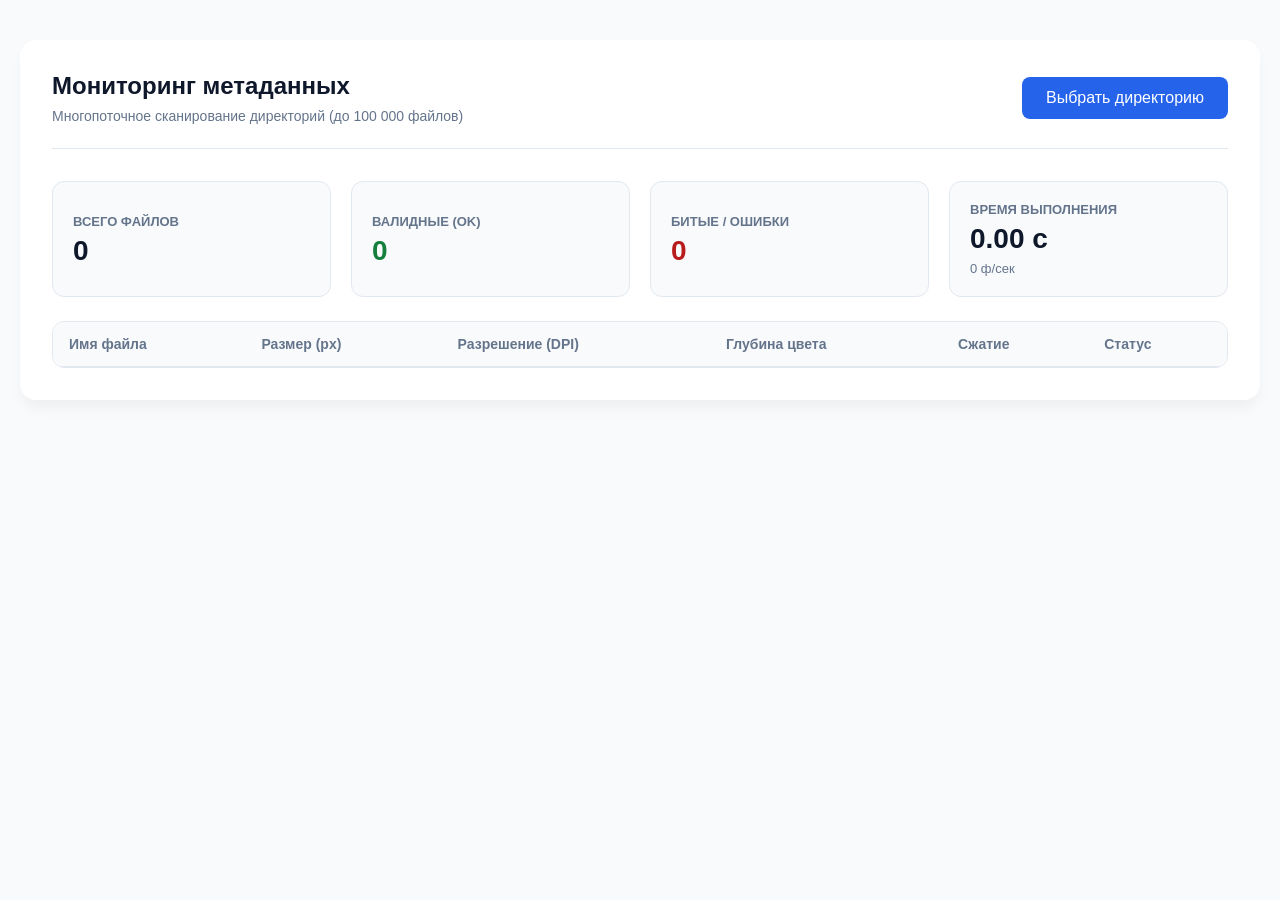
==== lab2/index.html @ f89a0958 "added tests" ====
<!DOCTYPE html>
<html lang="ru">
<head>
    <meta charset="UTF-8">
    <meta name="viewport" content="width=device-width, initial-scale=1.0">
    <title>Анализатор графики | Lab 2</title>
    <link rel="stylesheet" href="style.css">
</head>
<body>
    <div class="container">
        <header class="header">
            <div class="header-titles">
                <h2>Мониторинг метаданных</h2>
                <p class="subtitle">Многопоточное сканирование директорий (до 100 000 файлов)</p>
            </div>
            <label class="btn btn-primary">
                <input type="file" id="folderInput" webkitdirectory multiple hidden>
                Выбрать директорию
            </label>
        </header>

        <div class="dashboard" id="dashboard">
            <div class="stat-card">
                <div class="stat-title">Всего файлов</div>
                <div class="stat-value" id="statTotal">0</div>
            </div>
            <div class="stat-card">
                <div class="stat-title">Валидные (OK)</div>
                <div class="stat-value text-success" id="statSuccess">0</div>
            </div>
            <div class="stat-card">
                <div class="stat-title">Битые / Ошибки</div>
                <div class="stat-value text-error" id="statErrors">0</div>
            </div>
            <div class="stat-card">
                <div class="stat-title">Время выполнения</div>
                <div class="stat-value" id="statTime">0.00 с</div>
                <div class="stat-subtext" id="statSpeed">0 ф/сек</div>
            </div>
        </div>
        
        <div id="progress-wrapper" class="progress-wrapper" style="display: none;">
            <div class="progress-bar-container">
                <div id="progressBar" class="progress-bar"></div>
            </div>
        </div>

        <div class="table-container">
            <table id="resultTable">
                <thead>
                    <tr>
                        <th>Имя файла</th>
                        <th>Размер (px)</th>
                        <th>Разрешение (DPI)</th>
                        <th>Глубина цвета</th>
                        <th>Сжатие</th>
                        <th>Статус</th>
                    </tr>
                </thead>
                <tbody id="tableBody">
                    <!-- Данные генерируются через JS -->
                </tbody>
            </table>
        </div>
    </div>
    <script src="engine.js"></script>
</body>
</html>
---- lab2/style.css ----
:root {
    --primary: #2563EB;
    --primary-hover: #1D4ED8;
    --bg-color: #F8FAFC;
    --surface: #FFFFFF;
    --text-main: #0F172A;
    --text-muted: #64748B;
    --border: #E2E8F0;
    --success-bg: #DCFCE7;
    --success-text: #166534;
    --error-bg: #FEE2E2;
    --error-text: #991B1B;
}

body {
    font-family: -apple-system, BlinkMacSystemFont, "Segoe UI", Roboto, Helvetica, Arial, sans-serif;
    background-color: var(--bg-color);
    color: var(--text-main);
    margin: 0;
    padding: 40px 20px;
    display: flex;
    justify-content: center;
}

.container {
    width: 100%;
    max-width: 1300px;
    background: var(--surface);
    border-radius: 16px;
    box-shadow: 0 10px 15px -3px rgba(0, 0, 0, 0.05);
    padding: 32px;
}

.header { display: flex; justify-content: space-between; align-items: center; margin-bottom: 32px; border-bottom: 1px solid var(--border); padding-bottom: 24px; }
h2 { margin: 0 0 8px 0; font-size: 24px; font-weight: 600; }
.subtitle { margin: 0; color: var(--text-muted); font-size: 14px; }

.btn { display: flex; align-items: center; gap: 8px; background-color: var(--primary); color: white; padding: 12px 24px; border-radius: 8px; cursor: pointer; font-weight: 500; border: none; transition: 0.2s; }
.btn:hover { background-color: var(--primary-hover); transform: translateY(-1px); }

.dashboard { display: grid; grid-template-columns: repeat(auto-fit, minmax(200px, 1fr)); gap: 20px; margin-bottom: 24px; }
.stat-card { background: var(--bg-color); border: 1px solid var(--border); border-radius: 12px; padding: 20px; display: flex; flex-direction: column; justify-content: center; }
.stat-title { font-size: 13px; color: var(--text-muted); font-weight: 600; text-transform: uppercase; margin-bottom: 8px; }
.stat-value { font-size: 28px; font-weight: 700; line-height: 1; }
.stat-subtext { font-size: 13px; color: var(--text-muted); margin-top: 8px; }
.text-success { color: #15803D; }
.text-error { color: #B91C1C; }

.progress-wrapper { margin-bottom: 24px; }
.progress-bar-container { background-color: #E0E7FF; border-radius: 999px; height: 8px; overflow: hidden; }
.progress-bar { background-color: var(--primary); height: 100%; width: 0%; transition: width 0.1s linear; }

.table-container { overflow-x: auto; max-height: 600px; border: 1px solid var(--border); border-radius: 12px; }
table { width: 100%; border-collapse: collapse; text-align: left; font-size: 14px; }
th, td { padding: 14px 16px; border-bottom: 1px solid var(--border); }
th { background-color: var(--bg-color); font-weight: 600; color: var(--text-muted); position: sticky; top: 0; z-index: 10; box-shadow: 0 1px 0 var(--border); }
tbody tr:hover { background-color: var(--bg-color); }

.badge { padding: 6px 12px; border-radius: 999px; font-size: 12px; font-weight: 600; display: inline-block; }
.badge.ok { background-color: var(--success-bg); color: var(--success-text); }
.badge.error { background-color: var(--error-bg); color: var(--error-text); }
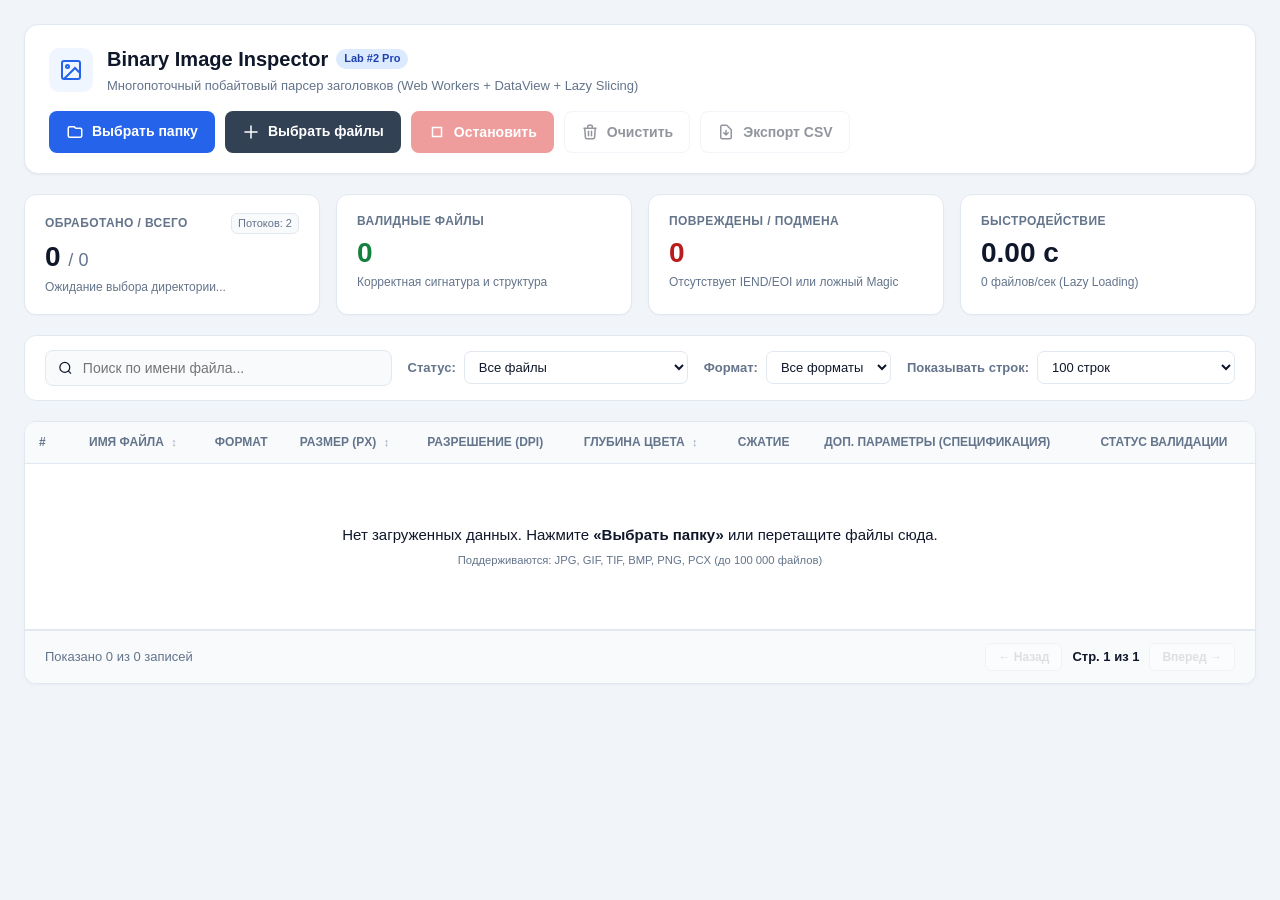
==== commit 03e4d788: "upd lab2" ====
--- a/lab2/index.html
+++ b/lab2/index.html
@@ -3,66 +3,220 @@
 <head>
     <meta charset="UTF-8">
     <meta name="viewport" content="width=device-width, initial-scale=1.0">
-    <title>Анализатор графики | Lab 2</title>
+    <title>Анализатор графических форматов | Лабораторная работа №2</title>
     <link rel="stylesheet" href="style.css">
 </head>
 <body>
-    <div class="container">
-        <header class="header">
-            <div class="header-titles">
-                <h2>Мониторинг метаданных</h2>
-                <p class="subtitle">Многопоточное сканирование директорий (до 100 000 файлов)</p>
-            </div>
-            <label class="btn btn-primary">
-                <input type="file" id="folderInput" webkitdirectory multiple hidden>
-                Выбрать директорию
-            </label>
+    <div class="app-shell">
+        <!-- Верхняя панель -->
+        <header class="topbar">
+            <div class="brand">
+                <div class="brand-icon">
+                    <svg width="24" height="24" viewBox="0 0 24 24" fill="none" stroke="currentColor" stroke-width="2">
+                        <rect x="3" y="3" width="18" height="18" rx="2" ry="2"></rect>
+                        <circle cx="8.5" cy="8.5" r="1.5"></circle>
+                        <polyline points="21 15 16 10 5 21"></polyline>
+                    </svg>
+                </div>
+                <div>
+                    <h1>Binary Image Inspector <span class="badge-version">Lab #2 Pro</span></h1>
+                    <p class="subtitle">Многопоточный побайтовый парсер заголовков (Web Workers + DataView + Lazy Slicing)</p>
+                </div>
+            </div>
+
+            <div class="action-buttons">
+                <label class="btn btn-primary" id="uploadLabel">
+                    <input type="file" id="folderInput" webkitdirectory multiple hidden>
+                    <svg width="18" height="18" fill="none" stroke="currentColor" viewBox="0 0 24 24"><path stroke-linecap="round" stroke-linejoin="round" stroke-width="2" d="M3 7v10a2 2 0 002 2h14a2 2 0 002-2V9a2 2 0 00-2-2h-6l-2-2H5a2 2 0 00-2 2z"></path></svg>
+                    Выбрать папку
+                </label>
+
+                <label class="btn btn-secondary">
+                    <input type="file" id="filesInput" multiple accept=".jpg,.jpeg,.png,.bmp,.gif,.tif,.tiff,.pcx" hidden>
+                    <svg width="18" height="18" fill="none" stroke="currentColor" viewBox="0 0 24 24"><path stroke-linecap="round" stroke-linejoin="round" stroke-width="2" d="M12 4v16m8-8H4"></path></svg>
+                    Выбрать файлы
+                </label>
+
+                <button class="btn btn-danger" id="stopBtn" disabled title="Мгновенно остановить все рабочие потоки">
+                    <svg width="18" height="18" fill="none" stroke="currentColor" viewBox="0 0 24 24"><rect x="6" y="6" width="12" height="12" stroke-width="2"></rect></svg>
+                    Остановить
+                </button>
+
+                <button class="btn btn-outline" id="clearBtn" disabled title="Очистить таблицу и сбросить память">
+                    <svg width="18" height="18" fill="none" stroke="currentColor" viewBox="0 0 24 24"><path stroke-linecap="round" stroke-linejoin="round" stroke-width="2" d="M19 7l-.867 12.142A2 2 0 0116.138 21H7.862a2 2 0 01-1.995-1.858L5 7m5 4v6m4-6v6m1-10V4a1 1 0 00-1-1h-4a1 1 0 00-1 1v3M4 7h16"></path></svg>
+                    Очистить
+                </button>
+
+                <button class="btn btn-outline" id="exportCsvBtn" disabled title="Скачать таблицу в CSV">
+                    <svg width="18" height="18" fill="none" stroke="currentColor" viewBox="0 0 24 24"><path stroke-linecap="round" stroke-linejoin="round" stroke-width="2" d="M12 10v6m0 0l-3-3m3 3l3-3m2 8H7a2 2 0 01-2-2V5a2 2 0 012-2h5.586a1 1 0 01.707.293l5.414 5.414a1 1 0 01.293.707V19a2 2 0 01-2 2z"></path></svg>
+                    Экспорт CSV
+                </button>
+            </div>
         </header>
 
-        <div class="dashboard" id="dashboard">
-            <div class="stat-card">
-                <div class="stat-title">Всего файлов</div>
-                <div class="stat-value" id="statTotal">0</div>
-            </div>
-            <div class="stat-card">
-                <div class="stat-title">Валидные (OK)</div>
+        <!-- Дашборд телеметрии -->
+        <section class="dashboard">
+            <div class="stat-card">
+                <div class="stat-header">
+                    <span class="stat-title">Обработано / Всего</span>
+                    <span class="stat-badge" id="statThreadsBadge">Потоков: 4</span>
+                </div>
+                <div class="stat-value"><span id="statProcessed">0</span> <small class="text-muted">/ <span id="statTotal">0</span></small></div>
+                <div class="stat-subtext" id="statStateText">Ожидание выбора директории...</div>
+            </div>
+
+            <div class="stat-card">
+                <div class="stat-header">
+                    <span class="stat-title">Валидные файлы</span>
+                </div>
                 <div class="stat-value text-success" id="statSuccess">0</div>
-            </div>
-            <div class="stat-card">
-                <div class="stat-title">Битые / Ошибки</div>
+                <div class="stat-subtext">Корректная сигнатура и структура</div>
+            </div>
+
+            <div class="stat-card">
+                <div class="stat-header">
+                    <span class="stat-title">Повреждены / Подмена</span>
+                </div>
                 <div class="stat-value text-error" id="statErrors">0</div>
-            </div>
-            <div class="stat-card">
-                <div class="stat-title">Время выполнения</div>
+                <div class="stat-subtext">Отсутствует IEND/EOI или ложный Magic</div>
+            </div>
+
+            <div class="stat-card">
+                <div class="stat-header">
+                    <span class="stat-title">Быстродействие</span>
+                </div>
                 <div class="stat-value" id="statTime">0.00 с</div>
-                <div class="stat-subtext" id="statSpeed">0 ф/сек</div>
+                <div class="stat-subtext"><span id="statSpeed">0</span> файлов/сек (Lazy Loading)</div>
+            </div>
+        </section>
+
+        <!-- Прогресс-бар -->
+        <div id="progressWrapper" class="progress-wrapper" style="display: none;">
+            <div class="progress-info">
+                <span id="progressStatus">Чтение заголовков...</span>
+                <span id="progressPercent">0%</span>
+            </div>
+            <div class="progress-track">
+                <div id="progressBar" class="progress-fill"></div>
             </div>
         </div>
-        
-        <div id="progress-wrapper" class="progress-wrapper" style="display: none;">
-            <div class="progress-bar-container">
-                <div id="progressBar" class="progress-bar"></div>
-            </div>
-        </div>
-
-        <div class="table-container">
-            <table id="resultTable">
-                <thead>
-                    <tr>
-                        <th>Имя файла</th>
-                        <th>Размер (px)</th>
-                        <th>Разрешение (DPI)</th>
-                        <th>Глубина цвета</th>
-                        <th>Сжатие</th>
-                        <th>Статус</th>
-                    </tr>
-                </thead>
-                <tbody id="tableBody">
-                    <!-- Данные генерируются через JS -->
-                </tbody>
-            </table>
+
+        <!-- Панель фильтрации и настроек отображения -->
+        <section class="toolbar">
+            <div class="search-box">
+                <svg width="16" height="16" fill="none" stroke="currentColor" viewBox="0 0 24 24"><circle cx="11" cy="11" r="8" stroke-width="2"></circle><line x1="21" y1="21" x2="16.65" y2="16.65" stroke-width="2"></line></svg>
+                <input type="text" id="searchInput" placeholder="Поиск по имени файла...">
+            </div>
+
+            <div class="filters-group">
+                <div class="control-item">
+                    <label for="statusFilter">Статус:</label>
+                    <select id="statusFilter">
+                        <option value="all">Все файлы</option>
+                        <option value="ok">Только валидные (OK)</option>
+                        <option value="error">Битые / Подмена расширения</option>
+                    </select>
+                </div>
+
+                <div class="control-item">
+                    <label for="formatFilter">Формат:</label>
+                    <select id="formatFilter">
+                        <option value="all">Все форматы</option>
+                        <option value="JPG">JPG / JPEG</option>
+                        <option value="PNG">PNG</option>
+                        <option value="BMP">BMP</option>
+                        <option value="GIF">GIF</option>
+                        <option value="TIF">TIF / TIFF</option>
+                        <option value="PCX">PCX</option>
+                    </select>
+                </div>
+
+                <div class="control-item">
+                    <label for="pageSizeSelect">Показывать строк:</label>
+                    <select id="pageSizeSelect">
+                        <option value="50">50 строк</option>
+                        <option value="100" selected>100 строк</option>
+                        <option value="250">250 строк</option>
+                        <option value="500">500 строк</option>
+                        <option value="1000">1000 строк</option>
+                        <option value="all">Все (осторожно при >10к)</option>
+                    </select>
+                </div>
+            </div>
+        </section>
+
+        <!-- Таблица результатов -->
+        <div class="table-card">
+            <div class="table-container">
+                <table id="resultTable">
+                    <thead>
+                        <tr>
+                            <th style="width: 50px;">#</th>
+                            <th class="sortable" data-sort="name">Имя файла <span class="sort-indicator">↕</span></th>
+                            <th style="width: 85px;">Формат</th>
+                            <th class="sortable" data-sort="pixels">Размер (px) <span class="sort-indicator">↕</span></th>
+                            <th>Разрешение (DPI)</th>
+                            <th class="sortable" data-sort="depth">Глубина цвета <span class="sort-indicator">↕</span></th>
+                            <th>Сжатие</th>
+                            <th>Доп. параметры (Спецификация)</th>
+                            <th>Статус валидации</th>
+                        </tr>
+                    </thead>
+                    <tbody id="tableBody">
+                        <tr class="empty-row">
+                            <td colspan="9">
+                                <div class="empty-state">
+                                    <p>Нет загруженных данных. Нажмите <strong>«Выбрать папку»</strong> или перетащите файлы сюда.</p>
+                                    <small>Поддерживаются: JPG, GIF, TIF, BMP, PNG, PCX (до 100 000 файлов)</small>
+                                </div>
+                            </td>
+                        </tr>
+                    </tbody>
+                </table>
+            </div>
+
+            <!-- Пагинация -->
+            <footer class="table-footer">
+                <div class="pagination-info" id="paginationInfo">Показано 0 из 0 записей</div>
+                <div class="pagination-controls">
+                    <button class="btn-page" id="prevPageBtn" disabled>← Назад</button>
+                    <span class="page-indicator" id="pageIndicator">Стр. 1 из 1</span>
+                    <button class="btn-page" id="nextPageBtn" disabled>Вперед →</button>
+                </div>
+            </footer>
         </div>
     </div>
+
+    <!-- Модальное окно детального разбора и предпросмотра -->
+    <div class="modal-backdrop" id="inspectorModal" style="display: none;">
+        <div class="modal-window">
+            <div class="modal-header">
+                <div>
+                    <h3 id="modalTitle">Инспектор файла</h3>
+                    <span class="modal-subtitle" id="modalSubtitle">Детальный побайтовый разбор структуры</span>
+                </div>
+                <button class="modal-close" id="closeModalBtn">&times;</button>
+            </div>
+            <div class="modal-body">
+                <div class="preview-column">
+                    <div class="image-preview-box" id="modalImageBox">
+                        <img id="modalImage" alt="Предпросмотр" style="display: none;">
+                        <div id="modalNoPreview" class="no-preview">Предпросмотр недоступен</div>
+                    </div>
+                    <div class="hex-box">
+                        <div class="hex-title">Magic Numbers & Заголовок (первые 32 байта в HEX):</div>
+                        <code id="modalHexDump">--</code>
+                    </div>
+                </div>
+                <div class="details-column">
+                    <table class="details-table" id="modalDetailsTable">
+                        <tbody></tbody>
+                    </table>
+                </div>
+            </div>
+        </div>
+    </div>
+
     <script src="engine.js"></script>
 </body>
 </html>
--- a/lab2/style.css
+++ b/lab2/style.css
@@ -1,8 +1,12 @@
 :root {
     --primary: #2563EB;
     --primary-hover: #1D4ED8;
-    --bg-color: #F8FAFC;
+    --secondary: #475569;
+    --danger: #DC2626;
+    --danger-hover: #B91C1C;
+    --bg-main: #F1F5F9;
     --surface: #FFFFFF;
+    --surface-alt: #F8FAFC;
     --text-main: #0F172A;
     --text-muted: #64748B;
     --border: #E2E8F0;
@@ -10,52 +14,253 @@
     --success-text: #166534;
     --error-bg: #FEE2E2;
     --error-text: #991B1B;
-}
+    --warn-bg: #FEF3C7;
+    --warn-text: #92400E;
+}
+
+* { box-sizing: border-box; }
 
 body {
-    font-family: -apple-system, BlinkMacSystemFont, "Segoe UI", Roboto, Helvetica, Arial, sans-serif;
-    background-color: var(--bg-color);
+    font-family: -apple-system, BlinkMacSystemFont, "Segoe UI", Inter, Roboto, sans-serif;
+    background-color: var(--bg-main);
     color: var(--text-main);
     margin: 0;
-    padding: 40px 20px;
+    padding: 24px;
+    line-height: 1.4;
+}
+
+.app-shell {
+    max-width: 1440px;
+    margin: 0 auto;
     display: flex;
-    justify-content: center;
-}
-
-.container {
-    width: 100%;
-    max-width: 1300px;
-    background: var(--surface);
-    border-radius: 16px;
-    box-shadow: 0 10px 15px -3px rgba(0, 0, 0, 0.05);
-    padding: 32px;
-}
-
-.header { display: flex; justify-content: space-between; align-items: center; margin-bottom: 32px; border-bottom: 1px solid var(--border); padding-bottom: 24px; }
-h2 { margin: 0 0 8px 0; font-size: 24px; font-weight: 600; }
-.subtitle { margin: 0; color: var(--text-muted); font-size: 14px; }
-
-.btn { display: flex; align-items: center; gap: 8px; background-color: var(--primary); color: white; padding: 12px 24px; border-radius: 8px; cursor: pointer; font-weight: 500; border: none; transition: 0.2s; }
-.btn:hover { background-color: var(--primary-hover); transform: translateY(-1px); }
-
-.dashboard { display: grid; grid-template-columns: repeat(auto-fit, minmax(200px, 1fr)); gap: 20px; margin-bottom: 24px; }
-.stat-card { background: var(--bg-color); border: 1px solid var(--border); border-radius: 12px; padding: 20px; display: flex; flex-direction: column; justify-content: center; }
-.stat-title { font-size: 13px; color: var(--text-muted); font-weight: 600; text-transform: uppercase; margin-bottom: 8px; }
-.stat-value { font-size: 28px; font-weight: 700; line-height: 1; }
-.stat-subtext { font-size: 13px; color: var(--text-muted); margin-top: 8px; }
+    flex-direction: column;
+    gap: 20px;
+}
+
+/* Topbar */
+.topbar {
+    background: var(--surface);
+    padding: 20px 24px;
+    border-radius: 14px;
+    box-shadow: 0 1px 3px rgba(0,0,0,0.05);
+    border: 1px solid var(--border);
+    display: flex;
+    justify-content: space-between;
+    align-items: center;
+    flex-wrap: wrap;
+    gap: 16px;
+}
+
+.brand { display: flex; align-items: center; gap: 14px; }
+.brand-icon {
+    width: 44px; height: 44px;
+    background: #EFF6FF;
+    color: var(--primary);
+    border-radius: 10px;
+    display: flex; align-items: center; justify-content: center;
+}
+.brand h1 { margin: 0; font-size: 20px; font-weight: 700; display: flex; align-items: center; gap: 8px; }
+.badge-version {
+    font-size: 11px; background: #DBEAFE; color: #1E40AF;
+    padding: 2px 8px; border-radius: 999px; font-weight: 600;
+}
+.subtitle { margin: 4px 0 0 0; font-size: 13px; color: var(--text-muted); }
+
+.action-buttons { display: flex; gap: 10px; flex-wrap: wrap; }
+
+.btn {
+    display: inline-flex; align-items: center; gap: 8px;
+    padding: 10px 16px; border-radius: 8px;
+    font-size: 14px; font-weight: 600; cursor: pointer;
+    border: 1px solid transparent; transition: all 0.15s ease;
+    user-select: none;
+}
+.btn:disabled { opacity: 0.45; cursor: not-allowed; transform: none !important; }
+.btn-primary { background: var(--primary); color: #fff; }
+.btn-primary:hover:not(:disabled) { background: var(--primary-hover); }
+.btn-secondary { background: #334155; color: #fff; }
+.btn-secondary:hover:not(:disabled) { background: #1E293B; }
+.btn-danger { background: var(--danger); color: #fff; }
+.btn-danger:hover:not(:disabled) { background: var(--danger-hover); }
+.btn-outline { background: var(--surface); border-color: var(--border); color: var(--text-main); }
+.btn-outline:hover:not(:disabled) { background: var(--surface-alt); border-color: #CBD5E1; }
+
+/* Dashboard */
+.dashboard {
+    display: grid;
+    grid-template-columns: repeat(auto-fit, minmax(240px, 1fr));
+    gap: 16px;
+}
+.stat-card {
+    background: var(--surface);
+    border: 1px solid var(--border);
+    border-radius: 12px;
+    padding: 18px 20px;
+    box-shadow: 0 1px 2px rgba(0,0,0,0.03);
+}
+.stat-header { display: flex; justify-content: space-between; align-items: center; margin-bottom: 8px; }
+.stat-title { font-size: 12px; font-weight: 700; text-transform: uppercase; color: var(--text-muted); letter-spacing: 0.4px; }
+.stat-badge { font-size: 11px; background: var(--surface-alt); border: 1px solid var(--border); padding: 2px 6px; border-radius: 6px; color: var(--text-muted); }
+.stat-value { font-size: 28px; font-weight: 800; line-height: 1.1; }
+.stat-subtext { font-size: 12px; color: var(--text-muted); margin-top: 6px; }
 .text-success { color: #15803D; }
 .text-error { color: #B91C1C; }
-
-.progress-wrapper { margin-bottom: 24px; }
-.progress-bar-container { background-color: #E0E7FF; border-radius: 999px; height: 8px; overflow: hidden; }
-.progress-bar { background-color: var(--primary); height: 100%; width: 0%; transition: width 0.1s linear; }
-
-.table-container { overflow-x: auto; max-height: 600px; border: 1px solid var(--border); border-radius: 12px; }
-table { width: 100%; border-collapse: collapse; text-align: left; font-size: 14px; }
-th, td { padding: 14px 16px; border-bottom: 1px solid var(--border); }
-th { background-color: var(--bg-color); font-weight: 600; color: var(--text-muted); position: sticky; top: 0; z-index: 10; box-shadow: 0 1px 0 var(--border); }
-tbody tr:hover { background-color: var(--bg-color); }
-
-.badge { padding: 6px 12px; border-radius: 999px; font-size: 12px; font-weight: 600; display: inline-block; }
+.text-muted { color: var(--text-muted); font-weight: 500; font-size: 18px; }
+
+/* Progress */
+.progress-wrapper {
+    background: var(--surface);
+    border: 1px solid var(--border);
+    padding: 14px 20px;
+    border-radius: 12px;
+}
+.progress-info { display: flex; justify-content: space-between; font-size: 13px; font-weight: 600; margin-bottom: 8px; }
+.progress-track { height: 10px; background: #E2E8F0; border-radius: 999px; overflow: hidden; }
+.progress-fill { height: 100%; width: 0%; background: var(--primary); transition: width 0.1s linear; }
+
+/* Toolbar */
+.toolbar {
+    background: var(--surface);
+    border: 1px solid var(--border);
+    border-radius: 12px;
+    padding: 14px 20px;
+    display: flex;
+    justify-content: space-between;
+    align-items: center;
+    flex-wrap: wrap;
+    gap: 16px;
+}
+.search-box {
+    display: flex; align-items: center; gap: 8px;
+    background: var(--surface-alt);
+    border: 1px solid var(--border);
+    padding: 8px 12px; border-radius: 8px;
+    min-width: 280px; flex: 1; max-width: 420px;
+}
+.search-box input {
+    border: none; background: transparent; outline: none;
+    width: 100%; font-size: 14px; color: var(--text-main);
+}
+.filters-group { display: flex; align-items: center; gap: 16px; flex-wrap: wrap; }
+.control-item { display: flex; align-items: center; gap: 8px; font-size: 13px; font-weight: 600; color: var(--text-muted); }
+.control-item select {
+    padding: 7px 10px; border-radius: 7px;
+    border: 1px solid var(--border); background: var(--surface);
+    font-size: 13px; font-weight: 500; color: var(--text-main); outline: none; cursor: pointer;
+}
+
+/* Table */
+.table-card {
+    background: var(--surface);
+    border: 1px solid var(--border);
+    border-radius: 12px;
+    overflow: hidden;
+    box-shadow: 0 1px 3px rgba(0,0,0,0.04);
+}
+.table-container {
+    overflow-x: auto;
+    max-height: 580px;
+    overflow-y: auto;
+}
+table { width: 100%; border-collapse: collapse; text-align: left; font-size: 13.5px; }
+th, td { padding: 12px 14px; border-bottom: 1px solid var(--border); white-space: nowrap; }
+th {
+    background: var(--surface-alt);
+    font-weight: 700; color: var(--text-muted); font-size: 12px; text-transform: uppercase;
+    position: sticky; top: 0; z-index: 10;
+    box-shadow: 0 1px 0 var(--border);
+}
+th.sortable { cursor: pointer; user-select: none; }
+th.sortable:hover { color: var(--text-main); background: #E2E8F0; }
+.sort-indicator { font-size: 11px; margin-left: 4px; opacity: 0.6; }
+
+tbody tr { transition: background 0.1s; cursor: pointer; }
+tbody tr:hover { background-color: #F1F5F9; }
+.empty-row { cursor: default; }
+.empty-state { text-align: center; padding: 48px 20px; color: var(--text-muted); }
+.empty-state p { margin: 0 0 6px 0; font-size: 15px; color: var(--text-main); }
+
+.mono { font-family: ui-monospace, SFMono-Regular, Menlo, Monaco, Consolas, monospace; font-size: 13px; }
+.fmt-tag {
+    display: inline-block; padding: 2px 7px; border-radius: 5px;
+    font-size: 11px; font-weight: 700; background: #E2E8F0; color: #334155;
+}
+
+.badge { padding: 4px 10px; border-radius: 999px; font-size: 12px; font-weight: 600; display: inline-block; }
 .badge.ok { background-color: var(--success-bg); color: var(--success-text); }
-.badge.error { background-color: var(--error-bg); color: var(--error-text); }+.badge.error { background-color: var(--error-bg); color: var(--error-text); }
+
+/* Footer Pagination */
+.table-footer {
+    padding: 12px 20px;
+    background: var(--surface-alt);
+    border-top: 1px solid var(--border);
+    display: flex; justify-content: space-between; align-items: center;
+    font-size: 13px; color: var(--text-muted);
+}
+.pagination-controls { display: flex; align-items: center; gap: 10px; }
+.btn-page {
+    padding: 6px 12px; border-radius: 6px; border: 1px solid var(--border);
+    background: var(--surface); cursor: pointer; font-weight: 600; font-size: 12px;
+}
+.btn-page:hover:not(:disabled) { background: #E2E8F0; }
+.btn-page:disabled { opacity: 0.4; cursor: not-allowed; }
+.page-indicator { font-weight: 600; color: var(--text-main); }
+
+/* Modal Inspector */
+.modal-backdrop {
+    position: fixed; inset: 0; background: rgba(15, 23, 42, 0.55);
+    backdrop-filter: blur(3px);
+    display: flex; align-items: center; justify-content: center;
+    z-index: 1000; padding: 20px;
+}
+.modal-window {
+    background: var(--surface);
+    width: 100%; max-width: 880px;
+    border-radius: 16px;
+    box-shadow: 0 20px 25px -5px rgba(0,0,0,0.15);
+    overflow: hidden;
+    display: flex; flex-direction: column;
+    max-height: 90vh;
+}
+.modal-header {
+    padding: 18px 24px; border-bottom: 1px solid var(--border);
+    display: flex; justify-content: space-between; align-items: center;
+}
+.modal-header h3 { margin: 0; font-size: 18px; }
+.modal-subtitle { font-size: 12px; color: var(--text-muted); }
+.modal-close {
+    background: none; border: none; font-size: 26px; line-height: 1;
+    cursor: pointer; color: var(--text-muted);
+}
+.modal-body {
+    padding: 24px; overflow-y: auto;
+    display: grid; grid-template-columns: 320px 1fr; gap: 24px;
+}
+@media (max-width: 760px) { .modal-body { grid-template-columns: 1fr; } }
+
+.image-preview-box {
+    background: repeating-conic-gradient(#F1F5F9 0% 25%, #FFFFFF 0% 50%) 50% / 16px 16px;
+    border: 1px solid var(--border); border-radius: 10px;
+    height: 220px; display: flex; align-items: center; justify-content: center;
+    overflow: hidden; padding: 10px;
+}
+.image-preview-box img { max-width: 100%; max-height: 100%; object-fit: contain; }
+.no-preview { font-size: 12px; color: var(--text-muted); text-align: center; padding: 10px; }
+
+.hex-box {
+    margin-top: 14px; background: #0F172A; color: #38BDF8;
+    padding: 12px; border-radius: 8px; font-size: 11px;
+}
+.hex-title { color: #94A3B8; margin-bottom: 6px; font-weight: 600; }
+.hex-box code {
+    font-family: ui-monospace, monospace;
+    word-break: break-all; line-height: 1.5; display: block;
+}
+
+.details-table { width: 100%; border-collapse: collapse; font-size: 13px; }
+.details-table th, .details-table td {
+    padding: 9px 12px; border-bottom: 1px solid var(--border); white-space: normal;
+}
+.details-table th { width: 42%; color: var(--text-muted); font-weight: 600; background: transparent; position: static; box-shadow: none; text-transform: none; }
+.details-table td { font-weight: 600; color: var(--text-main); }
